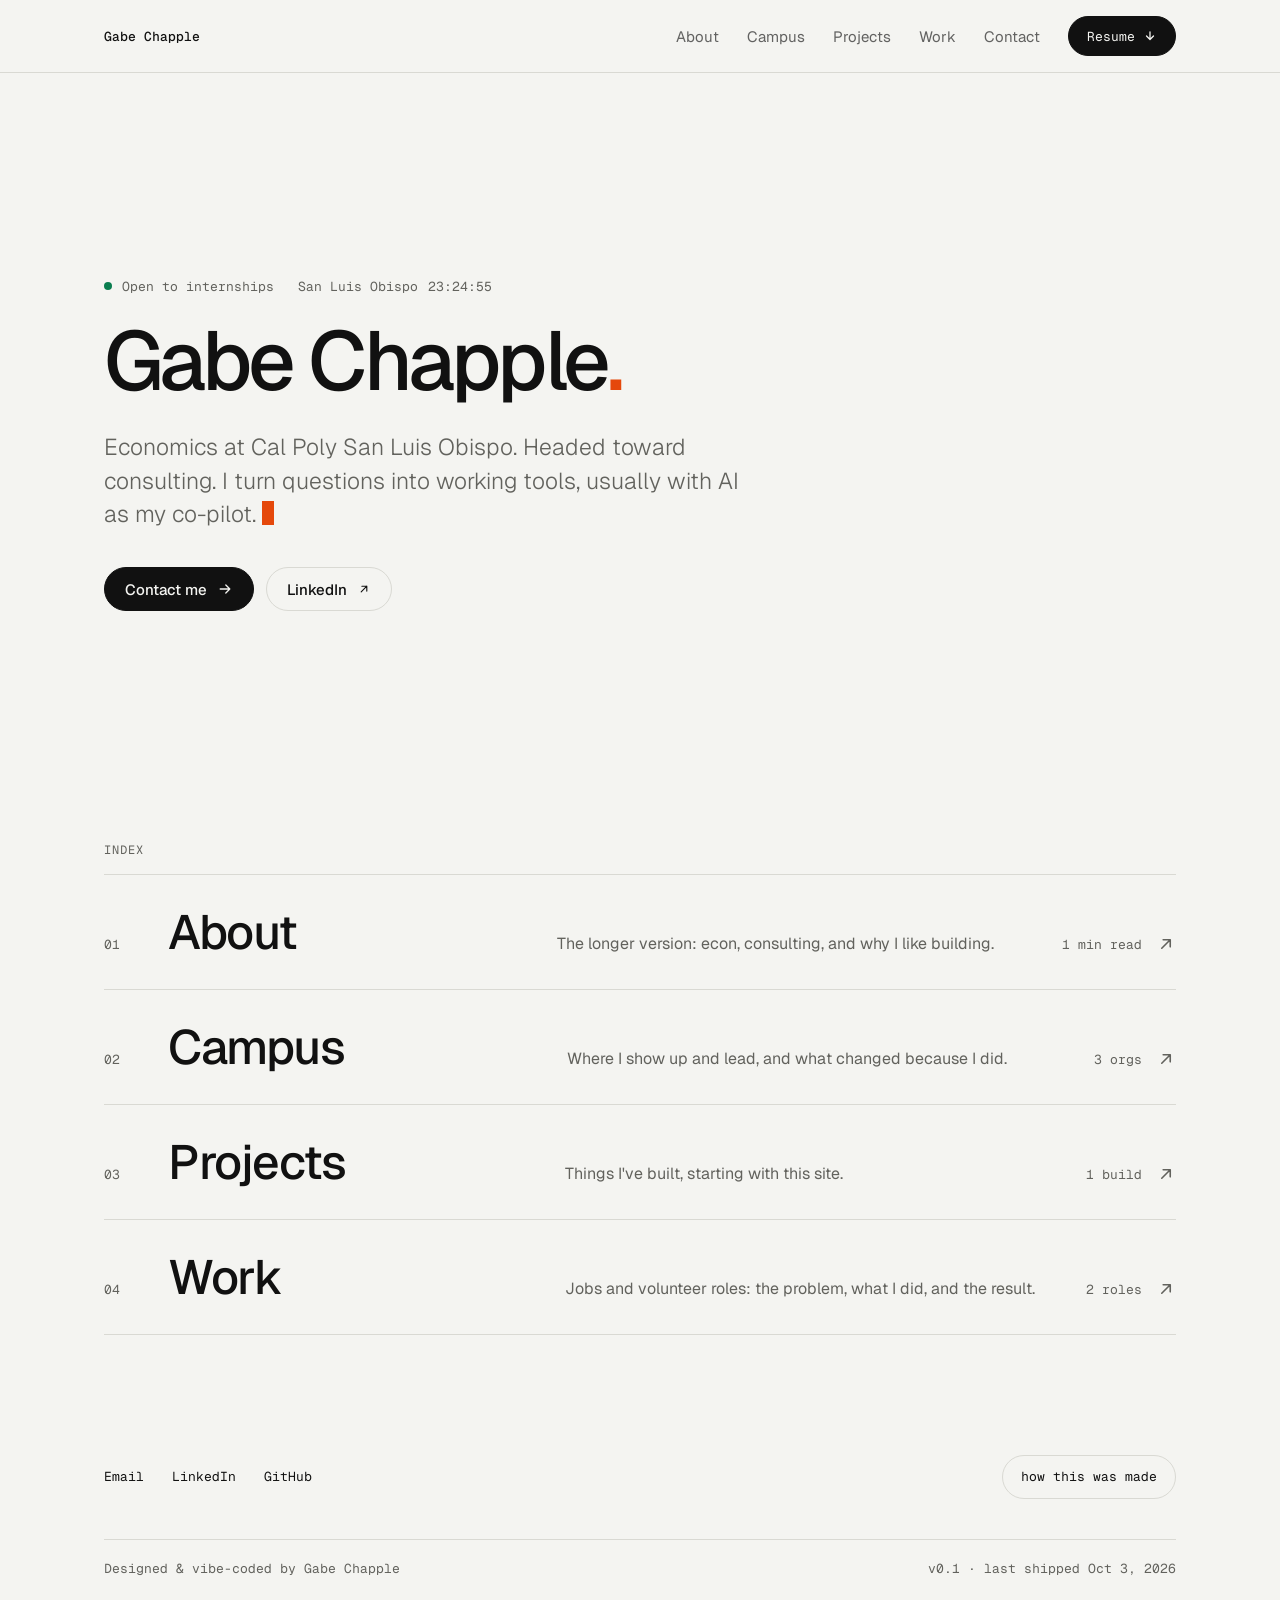
==== index.html @ b1f98527 "Version asset URLs so browsers fetch fresh files Adds ?v=2 to the stylesheet, script and logo URLs o" ====
<!doctype html>
<html lang="en" data-theme="light">
<head>
<meta charset="utf-8">
<meta name="color-scheme" content="light">
<meta name="viewport" content="width=device-width, initial-scale=1, viewport-fit=cover">
<title>Gabe Chapple | Economics at Cal Poly</title>
<meta name="description" content="Gabe Chapple. Economics at Cal Poly San Luis Obispo. Headed toward consulting. I turn questions into working tools.">
<link rel="preconnect" href="https://fonts.googleapis.com">
<link rel="preconnect" href="https://fonts.gstatic.com" crossorigin>
<link href="https://fonts.googleapis.com/css2?family=Geist:wght@300;400;500;600&family=Geist+Mono:wght@400;500&display=swap" rel="stylesheet">
<!-- ?v= is a version tag: bump it after changing CSS, JS or images so browsers skip their old saved copy. -->
<link rel="stylesheet" href="assets/style.css?v=2">
</head>
<body>

<!-- Top bar: same on every page. Add a nav link here and on each page. -->
<header class="topbar">
  <div class="topbar-inner">
    <a class="brand mono" href="#top">Gabe Chapple</a>
    <nav class="nav" aria-label="Main">
      <a class="navlink" href="about/">About</a>
      <a class="navlink" href="campus/">Campus</a>
      <a class="navlink" href="projects/">Projects</a>
      <a class="navlink" href="work/">Work</a>
      <a class="navlink" href="#contact">Contact</a>
      <a class="pill pill--solid pill--small" href="resume.pdf">Resume
        <svg width="14" height="14" viewBox="0 0 20 20" fill="none" aria-hidden="true"><path d="M10 4v10M5 10l5 5 5-5" stroke="currentColor" stroke-width="1.8" stroke-linecap="round" stroke-linejoin="round"/></svg>
      </a>
    </nav>
  </div>
</header>

<main class="wrap">
  <section id="top" class="hero">
    <div class="status mono">
      <span><span class="dot" aria-hidden="true"></span>Open to internships</span>
      <span>San Luis Obispo <time id="clock">--:--:--</time></span>
    </div>
    <h1>Gabe Chapple<span class="period">.</span></h1>
    <p class="intro">Economics at Cal Poly San Luis Obispo. Headed toward consulting. I turn questions into working tools, usually with AI as my co-pilot.<span class="cursor" aria-hidden="true"></span></p>
    <div class="cta">
      <a class="pill pill--solid" href="#contact">Contact me
        <svg width="16" height="16" viewBox="0 0 20 20" fill="none" aria-hidden="true"><path d="M4 10h12M11 5l5 5-5 5" stroke="currentColor" stroke-width="1.6" stroke-linecap="round" stroke-linejoin="round"/></svg>
      </a>
      <a class="pill" href="https://www.linkedin.com/in/gabechapple" target="_blank" rel="noopener">LinkedIn
        <svg width="14" height="14" viewBox="0 0 20 20" fill="none" aria-hidden="true"><path d="M6 14L14 6M7 6h7v7" stroke="currentColor" stroke-width="1.6" stroke-linecap="round" stroke-linejoin="round"/></svg>
      </a>
    </div>
  </section>

  <!-- Index: one row per page. Copy a row to add a new page. -->
  <nav class="index" aria-label="Sections">
    <div class="index-label mono">Index</div>
    <div class="rows">
      <a class="row" href="about/">
        <span class="row-num mono">01</span>
        <span class="row-title">About</span>
        <span class="row-desc">The longer version: econ, consulting, and why I like building.</span>
        <span class="row-meta mono">1 min read<svg class="row-arrow" width="20" height="20" viewBox="0 0 20 20" fill="none" aria-hidden="true"><path d="M4 10h12M11 5l5 5-5 5" stroke="currentColor" stroke-width="1.6" stroke-linecap="round" stroke-linejoin="round"/></svg></span>
      </a>
      <a class="row" href="campus/">
        <span class="row-num mono">02</span>
        <span class="row-title">Campus</span>
        <span class="row-desc">Where I show up and lead, and what changed because I did.</span>
        <span class="row-meta mono">3 orgs<svg class="row-arrow" width="20" height="20" viewBox="0 0 20 20" fill="none" aria-hidden="true"><path d="M4 10h12M11 5l5 5-5 5" stroke="currentColor" stroke-width="1.6" stroke-linecap="round" stroke-linejoin="round"/></svg></span>
      </a>
      <a class="row" href="projects/">
        <span class="row-num mono">03</span>
        <span class="row-title">Projects</span>
        <span class="row-desc">Things I've built, starting with this site.</span>
        <span class="row-meta mono">1 build<svg class="row-arrow" width="20" height="20" viewBox="0 0 20 20" fill="none" aria-hidden="true"><path d="M4 10h12M11 5l5 5-5 5" stroke="currentColor" stroke-width="1.6" stroke-linecap="round" stroke-linejoin="round"/></svg></span>
      </a>
      <a class="row" href="work/">
        <span class="row-num mono">04</span>
        <span class="row-title">Work</span>
        <span class="row-desc">Jobs and volunteer roles: the problem, what I did, and the result.</span>
        <span class="row-meta mono">2 roles<svg class="row-arrow" width="20" height="20" viewBox="0 0 20 20" fill="none" aria-hidden="true"><path d="M4 10h12M11 5l5 5-5 5" stroke="currentColor" stroke-width="1.6" stroke-linecap="round" stroke-linejoin="round"/></svg></span>
      </a>
    </div>
  </nav>

  <!-- Footer: same on every page. Add new prompts to the log as you iterate. -->
  <footer id="contact" class="mono">
    <div class="footer-top">
      <div class="footer-links">
        <a href="mailto:gabe.chapple@gmail.com">Email</a>
        <a href="https://www.linkedin.com/in/gabechapple" target="_blank" rel="noopener">LinkedIn</a>
        <a href="https://github.com/gachow-07" target="_blank" rel="noopener">GitHub</a>
      </div>
      <button class="log-btn" type="button" aria-expanded="false" aria-controls="log">how this was made</button>
    </div>
    <div id="log" class="log" hidden>
      <div>// prompt log: the page, in the words that built it</div>
      <div><span class="prompt">&gt;</span> <span class="text">set up a blank-slate personal website and deploy it with github pages</span></div>
      <div><span class="prompt">&gt;</span> <span class="text">here is my resume, linkedin and photo. add the right content</span></div>
      <div><span class="prompt">&gt;</span> <span class="text">make it feel smoother and more alive with tasteful animations</span></div>
      <div><span class="prompt">&gt;</span> <span class="text">make it minimal, but with taste</span></div>
      <div><span class="prompt">&gt;</span> <span class="text">one accent color. no gradients. let the type do the work</span></div>
      <div><span class="prompt">&gt;</span> <span class="text">add a live clock so it feels alive</span></div>
      <div><span class="prompt">&gt;</span> <span class="text">redo the whole landing page and ui from this reference. no photo</span></div>
    </div>
    <div class="footer-bottom">
      <span>Designed &amp; vibe-coded by Gabe Chapple</span>
      <span>v0.1 · last shipped Oct 3, 2026</span>
    </div>
  </footer>
</main>

<script src="assets/main.js?v=2"></script>
</body>
</html>
---- assets/style.css ----
/* ==========================================================
   Shared styles for every page. See DESIGN.md for the rules.
   ========================================================== */

/* ---------- Tokens ---------- */
:root {
  --bg: #F4F4F1;
  --ink: #111111;
  --muted: #62625D;
  --line: #D9D9D3;
  --accent: #E5480B;   /* period, cursor, hover states, prompt > only */
  --live: #0A7D4F;     /* status dot only */
  --sans: 'Geist', 'Helvetica Neue', Helvetica, sans-serif;
  --mono: 'Geist Mono', ui-monospace, Menlo, monospace;
  --gutter: clamp(20px, 5vw, 64px);
  --section-gap: clamp(72px, 10vw, 120px);
  --ease: cubic-bezier(.2, .7, .2, 1);
  color-scheme: light;
}
/* The site is light only. Dark values, if you ever want them back:
   --bg: #0E0E0D; --ink: #EDEDEA; --muted: #9C9C96; --line: #2A2A28; */

/* ---------- Base ---------- */
*, *::before, *::after { box-sizing: border-box; }
html { scroll-padding-top: calc(80px + env(safe-area-inset-top, 0px)); scroll-behavior: smooth; }
body {
  margin: 0;
  background: var(--bg);
  color: var(--ink);
  font-family: var(--sans);
  -webkit-font-smoothing: antialiased;
  padding-bottom: env(safe-area-inset-bottom, 0px);
}
a { color: inherit; text-decoration: none; }
a:focus-visible, button:focus-visible { outline: 2px solid currentColor; outline-offset: 4px; border-radius: 4px; }
.mono { font-family: var(--mono); font-size: 13px; }
.wrap { max-width: 1200px; margin: 0 auto; padding: 0 var(--gutter) 48px; }

/* ---------- Top bar ---------- */
.topbar {
  position: sticky; top: 0; z-index: 10;
  background: var(--bg);
  border-bottom: 1px solid var(--line);
  padding-top: env(safe-area-inset-top, 0px);
}
.topbar-inner {
  max-width: 1200px; margin: 0 auto;
  padding: 14px var(--gutter);
  display: flex; flex-wrap: wrap; justify-content: space-between; align-items: center; gap: 12px 24px;
}
.brand { font-weight: 500; min-height: 44px; display: inline-flex; align-items: center; }
.nav { display: flex; flex-wrap: wrap; align-items: center; gap: 4px 28px; font-size: 15px; }
.nav a.navlink { opacity: .64; transition: opacity 180ms ease; min-height: 44px; display: inline-flex; align-items: center; }
.nav a.navlink:hover, .nav a.navlink:focus-visible, .nav a.navlink[aria-current="page"] { opacity: 1; }

/* ---------- Pills ---------- */
.pill {
  border-radius: 999px; min-height: 44px; padding: 0 20px;
  display: inline-flex; align-items: center; gap: 10px;
  font-size: 15px; font-weight: 500; border: 1px solid var(--line);
}
.pill--solid { background: var(--ink); color: var(--bg); border-color: var(--ink); }
.pill--small { min-height: 40px; padding: 0 18px; font-family: var(--mono); font-size: 13px; font-weight: 400; gap: 8px; }

/* ---------- Hero (homepage) ---------- */
.hero { margin-top: clamp(96px, 16vw, 220px); }
.status { display: flex; flex-wrap: wrap; align-items: center; gap: 10px 24px; margin-bottom: 28px; color: var(--muted); }
.status span { display: flex; align-items: center; gap: 10px; }
.dot { width: 8px; height: 8px; border-radius: 50%; background: var(--live); animation: pulse 2.4s ease-out infinite; }
h1 {
  margin: 0; font-size: clamp(44px, 6.5vw, 96px); font-weight: 500;
  letter-spacing: -0.045em; line-height: 0.92;
}
h1 .period { color: var(--accent); }
.intro {
  margin: 32px 0 0; max-width: 640px;
  font-size: clamp(19px, 2vw, 23px); line-height: 1.45; font-weight: 300; color: var(--muted);
}
.cursor {
  display: inline-block; width: 0.5em; height: 1.05em; margin-left: 6px; vertical-align: -0.15em;
  background: var(--accent); animation: blink 1.1s steps(1) infinite;
}
.cta { display: flex; flex-wrap: wrap; gap: 12px; margin-top: 36px; }

/* ---------- Index rows (homepage) ---------- */
.index { margin-top: clamp(120px, 18vw, 240px); }
.index-label { color: var(--muted); font-size: 12px; font-weight: 400; letter-spacing: 0.08em; text-transform: uppercase; margin: 0 0 16px; }
.rows { border-bottom: 1px solid var(--line); }
.row {
  display: flex; flex-wrap: wrap; align-items: baseline; gap: 8px 32px;
  padding: 26px 0; border-top: 1px solid var(--line); min-height: 44px;
}
.row-num { width: 32px; color: var(--muted); transition: color 200ms ease; }
.row-title {
  flex: 1 1 260px; font-size: clamp(32px, 4vw, 48px); font-weight: 500; letter-spacing: -0.03em;
  transition: transform 280ms var(--ease);
}
.row-desc { flex: 2 1 280px; font-size: 16px; line-height: 1.5; color: var(--muted); }
.row-meta { display: flex; align-items: center; gap: 14px; color: var(--muted); }
.row-arrow { color: var(--muted); transform: rotate(-45deg); transition: transform 280ms var(--ease), color 200ms ease; }
.row:hover .row-title, .row:focus-visible .row-title { transform: translateX(14px); }
.row:hover .row-num, .row:focus-visible .row-num { color: var(--accent); }
.row:hover .row-arrow, .row:focus-visible .row-arrow { color: var(--accent); transform: translateX(4px) rotate(0deg); }

/* ---------- Subpages ---------- */
.page-head { margin-top: clamp(96px, 16vw, 220px); }
.page-title { font-size: clamp(40px, 5.5vw, 72px); line-height: 0.95; }
.page-head .intro { margin-top: 24px; }

.group { margin-top: var(--section-gap); }
.group + .group { margin-top: clamp(56px, 7vw, 88px); }

/* Body copy, kept under ~70 characters a line */
.prose { max-width: 640px; font-size: 16px; line-height: 1.5; }
.prose p { margin: 0; }
.prose p + p { margin-top: 1em; }

/* Entry: one role, org or project, in the same hairline-row style.
   Copy an <article class="entry"> block to add another. */
.entry {
  display: flex; flex-wrap: wrap; align-items: baseline; gap: 12px 32px;
  padding: 32px 0; border-top: 1px solid var(--line);
}
.entry-head { flex: 1 1 260px; }
/* Logo to the left of an entry title (images live in assets/img/).
   Full color; multiply blends any white logo background into the page. */
.entry--thumb { align-items: flex-start; }
.entry--thumb .row-num { padding-top: 10px; }
.entry--thumb .entry-head { display: flex; align-items: flex-start; gap: 20px; }
.entry-thumb {
  flex: none; display: block; width: 88px; height: 56px;
  object-fit: contain; object-position: left center;
  mix-blend-mode: multiply;
}
/* Phones: logo sits above the title, and empty logo slots disappear */
@media (max-width: 640px) {
  .entry--thumb .entry-head { flex-direction: column; gap: 16px; }
  .entry--thumb .row-num { padding-top: 0; }
  span.entry-thumb { display: none; }
  .entry-thumb { height: 40px; }
}
.entry-title {
  margin: 0; font-size: clamp(24px, 2.6vw, 32px); font-weight: 500;
  letter-spacing: -0.03em; line-height: 1.1;
}
.entry-org { margin: 8px 0 0; font-size: 16px; line-height: 1.5; }
.entry-meta { margin: 6px 0 0; color: var(--muted); }
.entry-body { flex: 2 1 320px; margin: 0; display: grid; gap: 16px; max-width: 640px; }
.entry-body dt { color: var(--muted); margin-bottom: 4px; }
.entry-body dd { margin: 0; font-size: 16px; line-height: 1.5; }
.entry-links { display: flex; flex-wrap: wrap; gap: 12px; margin-top: 4px; }

/* ---------- Footer ---------- */
footer { margin-top: var(--section-gap); color: var(--muted); }
.footer-top { display: flex; flex-wrap: wrap; justify-content: space-between; align-items: center; gap: 20px; }
.footer-links { display: flex; flex-wrap: wrap; gap: 28px; }
.footer-links a { color: var(--ink); min-height: 44px; display: inline-flex; align-items: center; transition: color 200ms ease; }
.footer-links a:hover { color: var(--accent); }
.log-btn {
  font: inherit; color: var(--ink); background: transparent; border: 1px solid var(--line);
  border-radius: 999px; padding: 0 18px; min-height: 44px; cursor: pointer;
}
.log {
  margin-top: 20px; border: 1px solid var(--line); border-radius: 12px; padding: 22px 24px;
  display: flex; flex-direction: column; gap: 10px; line-height: 1.5;
}
.log[hidden] { display: none; }
.log .prompt { color: var(--accent); }
.log .text { color: var(--ink); }
.footer-bottom {
  margin-top: 40px; padding-top: 20px; border-top: 1px solid var(--line);
  display: flex; flex-wrap: wrap; justify-content: space-between; gap: 12px;
}

/* ---------- Motion ---------- */
@keyframes blink { 50% { opacity: 0; } }
@keyframes pulse {
  0% { box-shadow: 0 0 0 0 rgba(10,125,79,.45); }
  70% { box-shadow: 0 0 0 8px rgba(10,125,79,0); }
  100% { box-shadow: 0 0 0 0 rgba(10,125,79,0); }
}
@media (prefers-reduced-motion: reduce) {
  .cursor, .dot { animation: none; }
  .row-title, .row-arrow, .row-num, .nav a.navlink, .footer-links a { transition: none; }
  html { scroll-behavior: auto; }
}
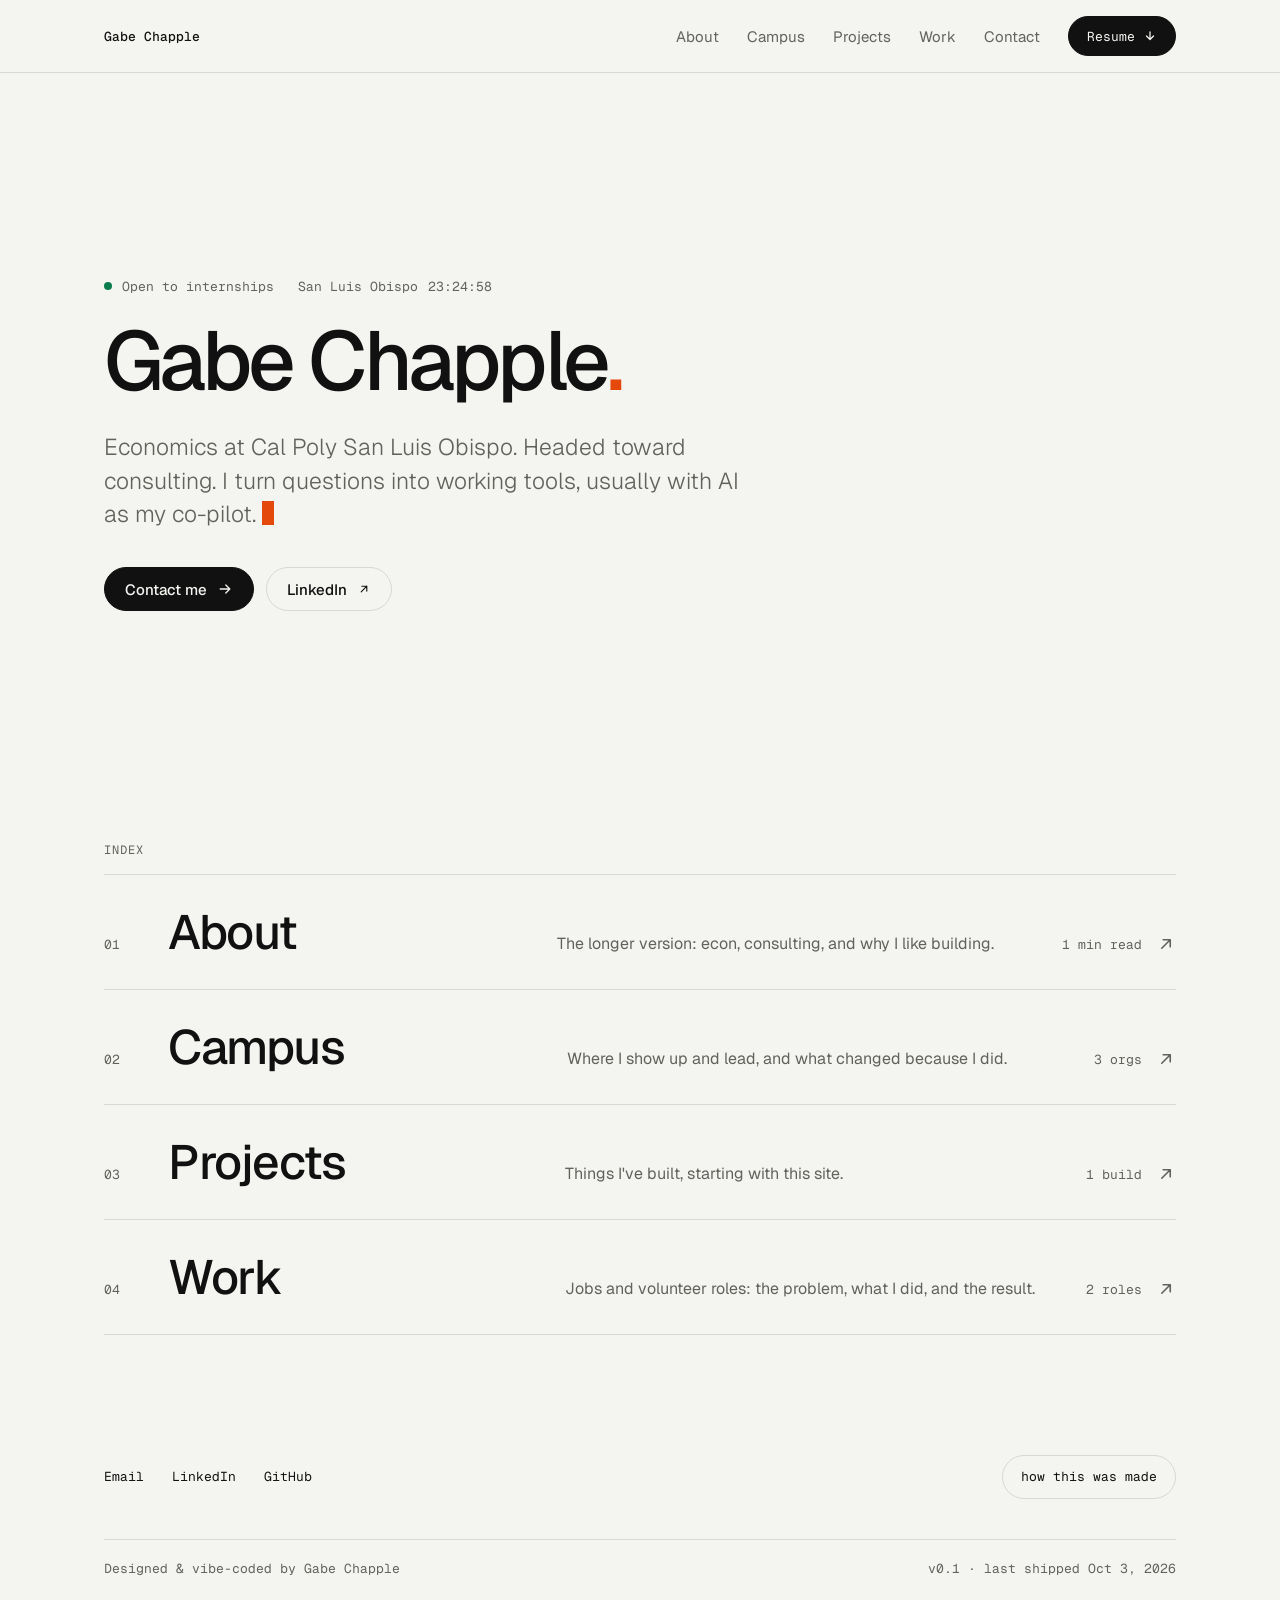
==== commit 5b7adea1: "Add Cal Poly logo to Education Bumps the asset version to v=3 so browsers load the new image.  Co-Au" ====
--- a/index.html
+++ b/index.html
@@ -10,7 +10,7 @@
 <link rel="preconnect" href="https://fonts.gstatic.com" crossorigin>
 <link href="https://fonts.googleapis.com/css2?family=Geist:wght@300;400;500;600&family=Geist+Mono:wght@400;500&display=swap" rel="stylesheet">
 <!-- ?v= is a version tag: bump it after changing CSS, JS or images so browsers skip their old saved copy. -->
-<link rel="stylesheet" href="assets/style.css?v=2">
+<link rel="stylesheet" href="assets/style.css?v=3">
 </head>
 <body>
 
@@ -107,6 +107,6 @@
   </footer>
 </main>
 
-<script src="assets/main.js?v=2"></script>
+<script src="assets/main.js?v=3"></script>
 </body>
 </html>
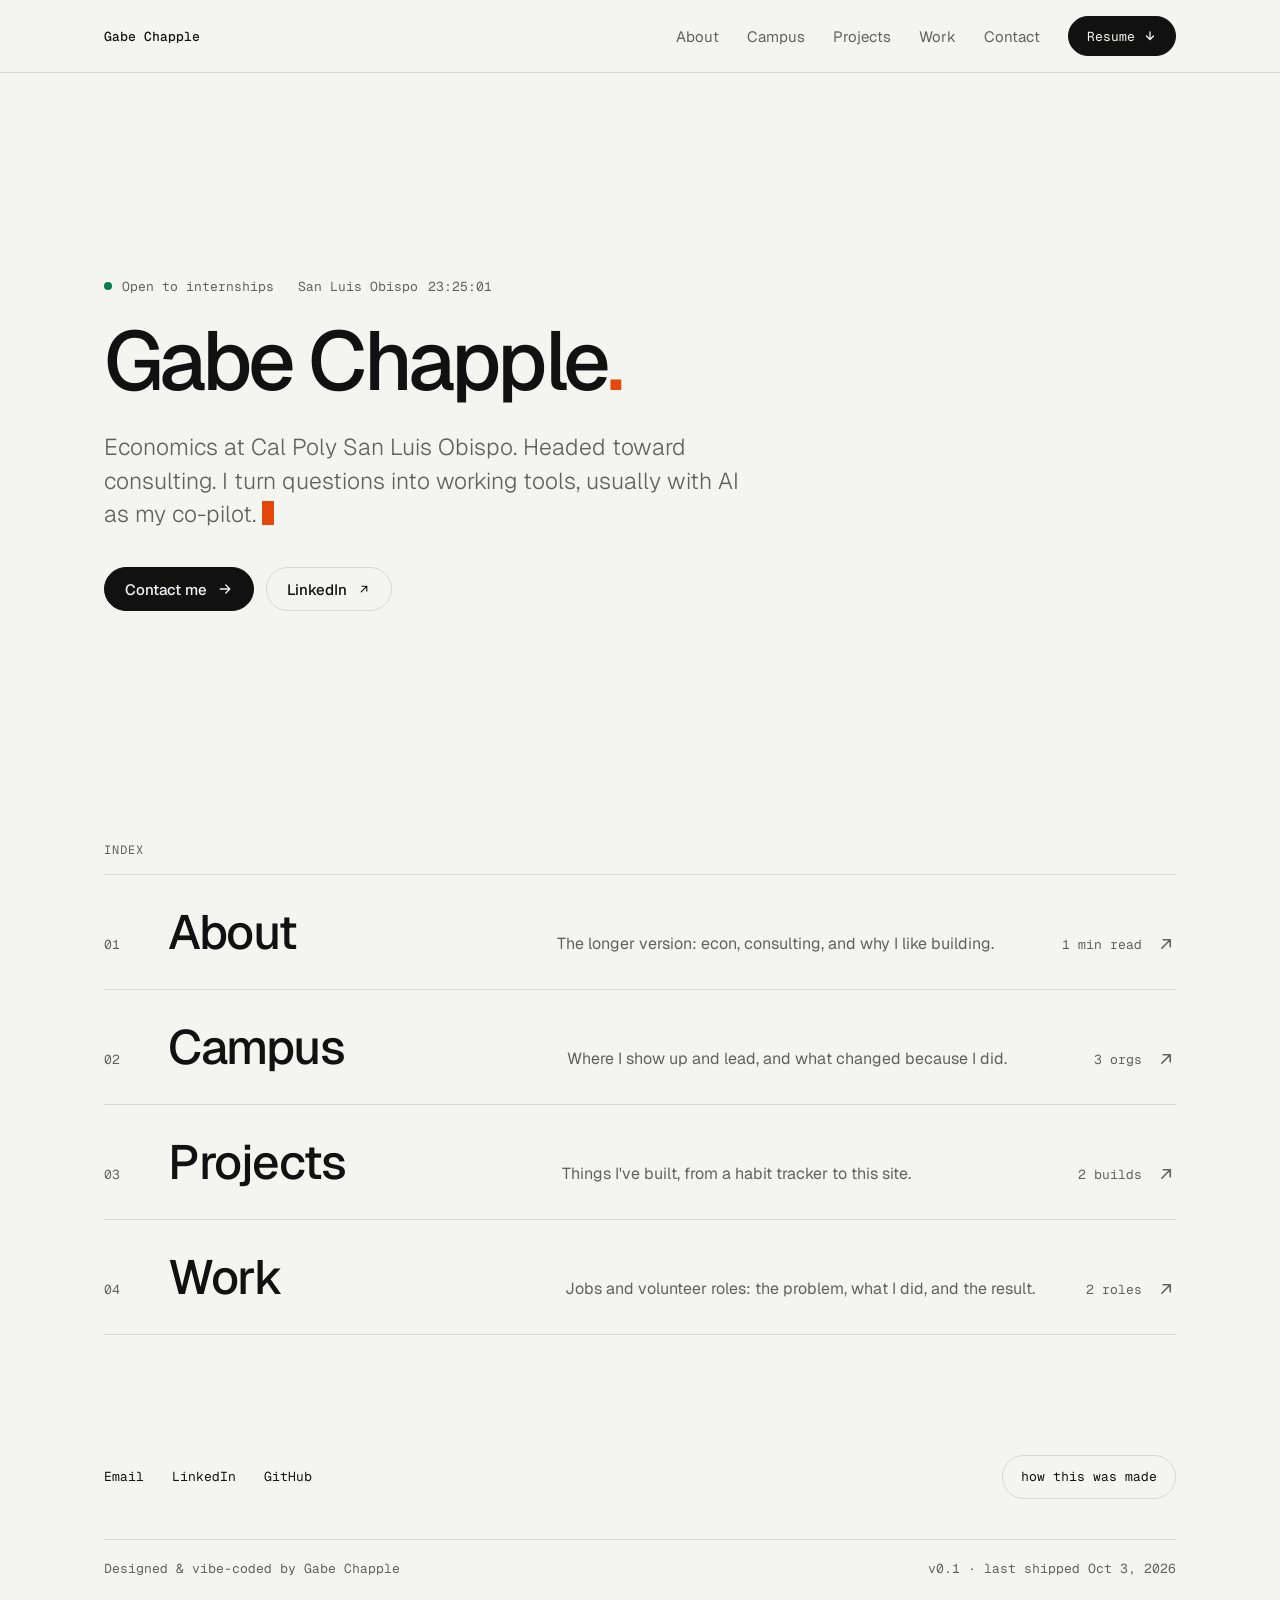
==== commit b7f29b88: "Add Day by Day habit tracker to Projects Adds the project with links to its live site and GitHub rep" ====
--- a/index.html
+++ b/index.html
@@ -10,7 +10,7 @@
 <link rel="preconnect" href="https://fonts.gstatic.com" crossorigin>
 <link href="https://fonts.googleapis.com/css2?family=Geist:wght@300;400;500;600&family=Geist+Mono:wght@400;500&display=swap" rel="stylesheet">
 <!-- ?v= is a version tag: bump it after changing CSS, JS or images so browsers skip their old saved copy. -->
-<link rel="stylesheet" href="assets/style.css?v=3">
+<link rel="stylesheet" href="assets/style.css?v=4">
 </head>
 <body>
 
@@ -68,8 +68,8 @@
       <a class="row" href="projects/">
         <span class="row-num mono">03</span>
         <span class="row-title">Projects</span>
-        <span class="row-desc">Things I've built, starting with this site.</span>
-        <span class="row-meta mono">1 build<svg class="row-arrow" width="20" height="20" viewBox="0 0 20 20" fill="none" aria-hidden="true"><path d="M4 10h12M11 5l5 5-5 5" stroke="currentColor" stroke-width="1.6" stroke-linecap="round" stroke-linejoin="round"/></svg></span>
+        <span class="row-desc">Things I've built, from a habit tracker to this site.</span>
+        <span class="row-meta mono">2 builds<svg class="row-arrow" width="20" height="20" viewBox="0 0 20 20" fill="none" aria-hidden="true"><path d="M4 10h12M11 5l5 5-5 5" stroke="currentColor" stroke-width="1.6" stroke-linecap="round" stroke-linejoin="round"/></svg></span>
       </a>
       <a class="row" href="work/">
         <span class="row-num mono">04</span>
@@ -107,6 +107,6 @@
   </footer>
 </main>
 
-<script src="assets/main.js?v=3"></script>
+<script src="assets/main.js?v=4"></script>
 </body>
 </html>
--- a/assets/style.css
+++ b/assets/style.css
@@ -148,7 +148,7 @@
 .entry-body { flex: 2 1 320px; margin: 0; display: grid; gap: 16px; max-width: 640px; }
 .entry-body dt { color: var(--muted); margin-bottom: 4px; }
 .entry-body dd { margin: 0; font-size: 16px; line-height: 1.5; }
-.entry-links { display: flex; flex-wrap: wrap; gap: 12px; margin-top: 4px; }
+.entry-body dd.entry-links { display: flex; flex-wrap: wrap; gap: 12px; margin-top: 8px; }
 
 /* ---------- Footer ---------- */
 footer { margin-top: var(--section-gap); color: var(--muted); }
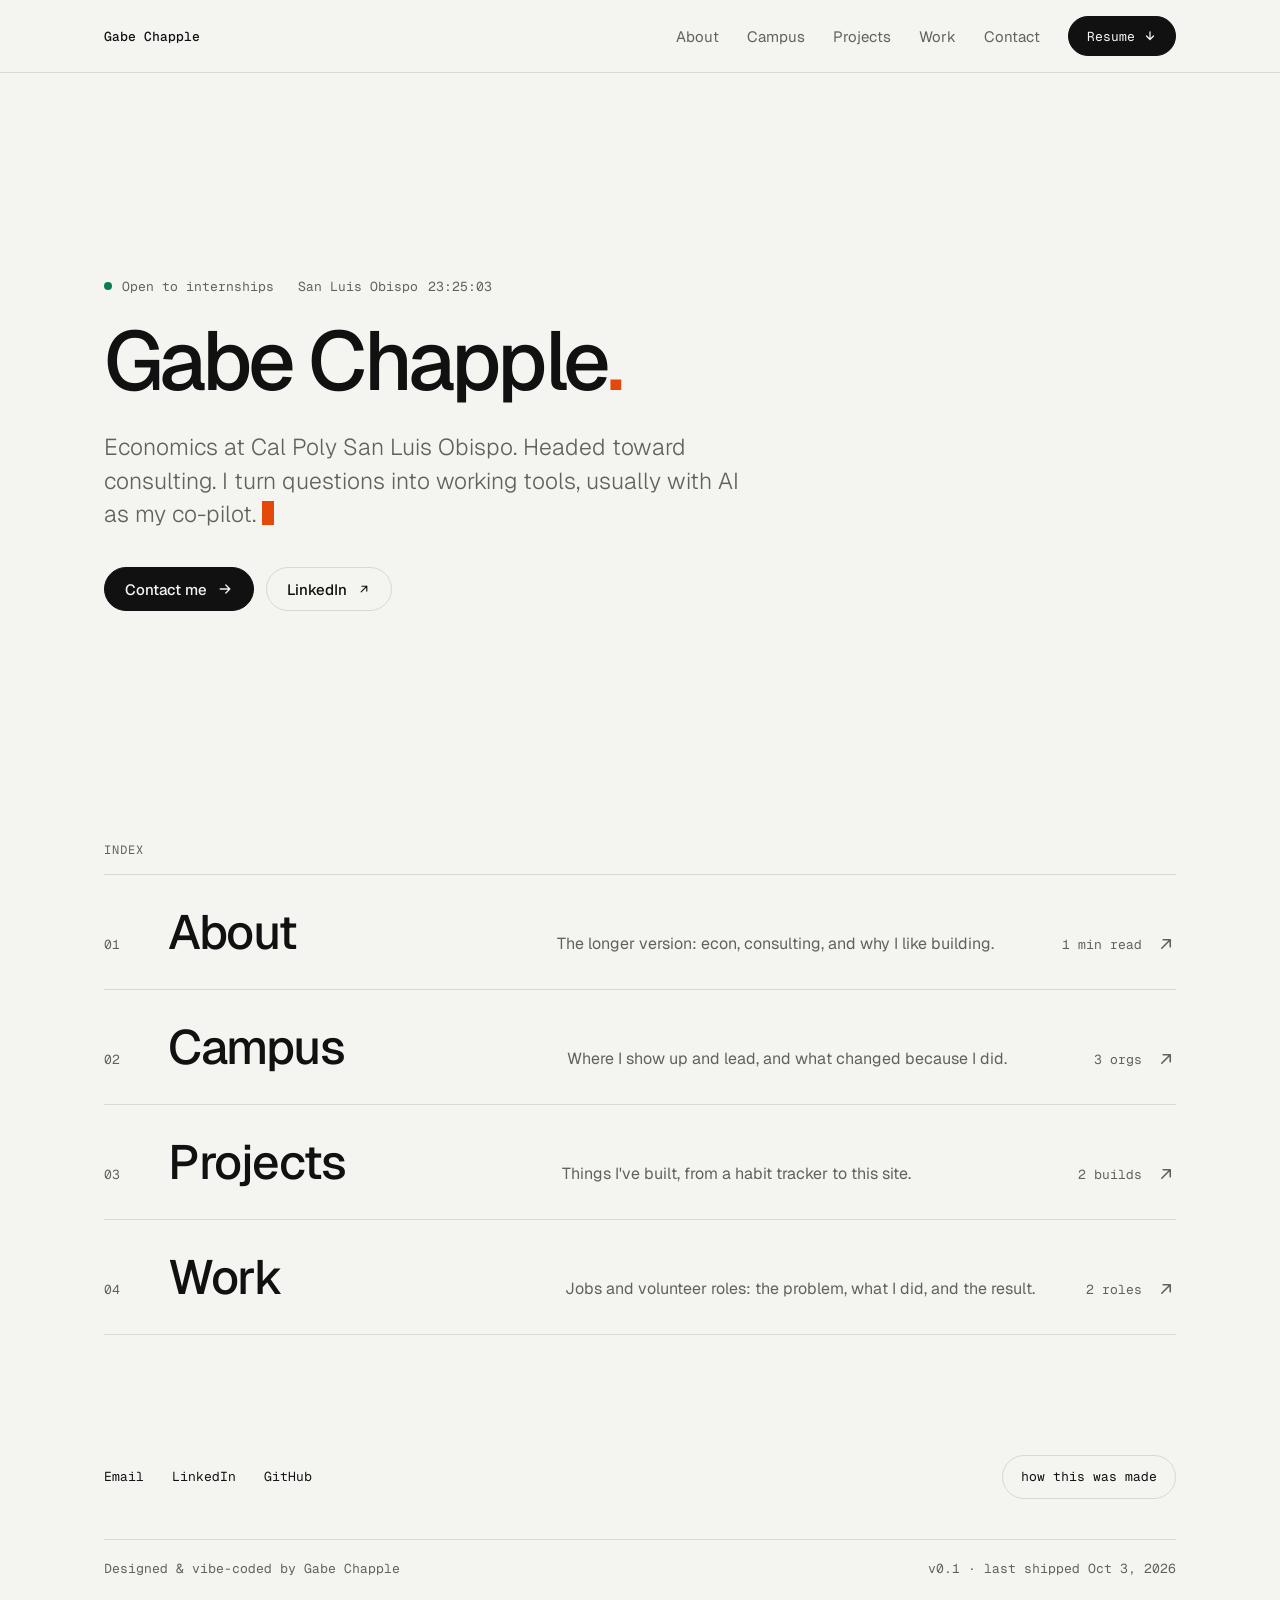
==== commit 4a2eb6f8: "Add Consulting Club logo and Lincoln logo for team captain Adds the Cal Poly Consulting Club logo on" ====
--- a/index.html
+++ b/index.html
@@ -10,7 +10,7 @@
 <link rel="preconnect" href="https://fonts.gstatic.com" crossorigin>
 <link href="https://fonts.googleapis.com/css2?family=Geist:wght@300;400;500;600&family=Geist+Mono:wght@400;500&display=swap" rel="stylesheet">
 <!-- ?v= is a version tag: bump it after changing CSS, JS or images so browsers skip their old saved copy. -->
-<link rel="stylesheet" href="assets/style.css?v=4">
+<link rel="stylesheet" href="assets/style.css?v=5">
 </head>
 <body>
 
@@ -107,6 +107,6 @@
   </footer>
 </main>
 
-<script src="assets/main.js?v=4"></script>
+<script src="assets/main.js?v=5"></script>
 </body>
 </html>
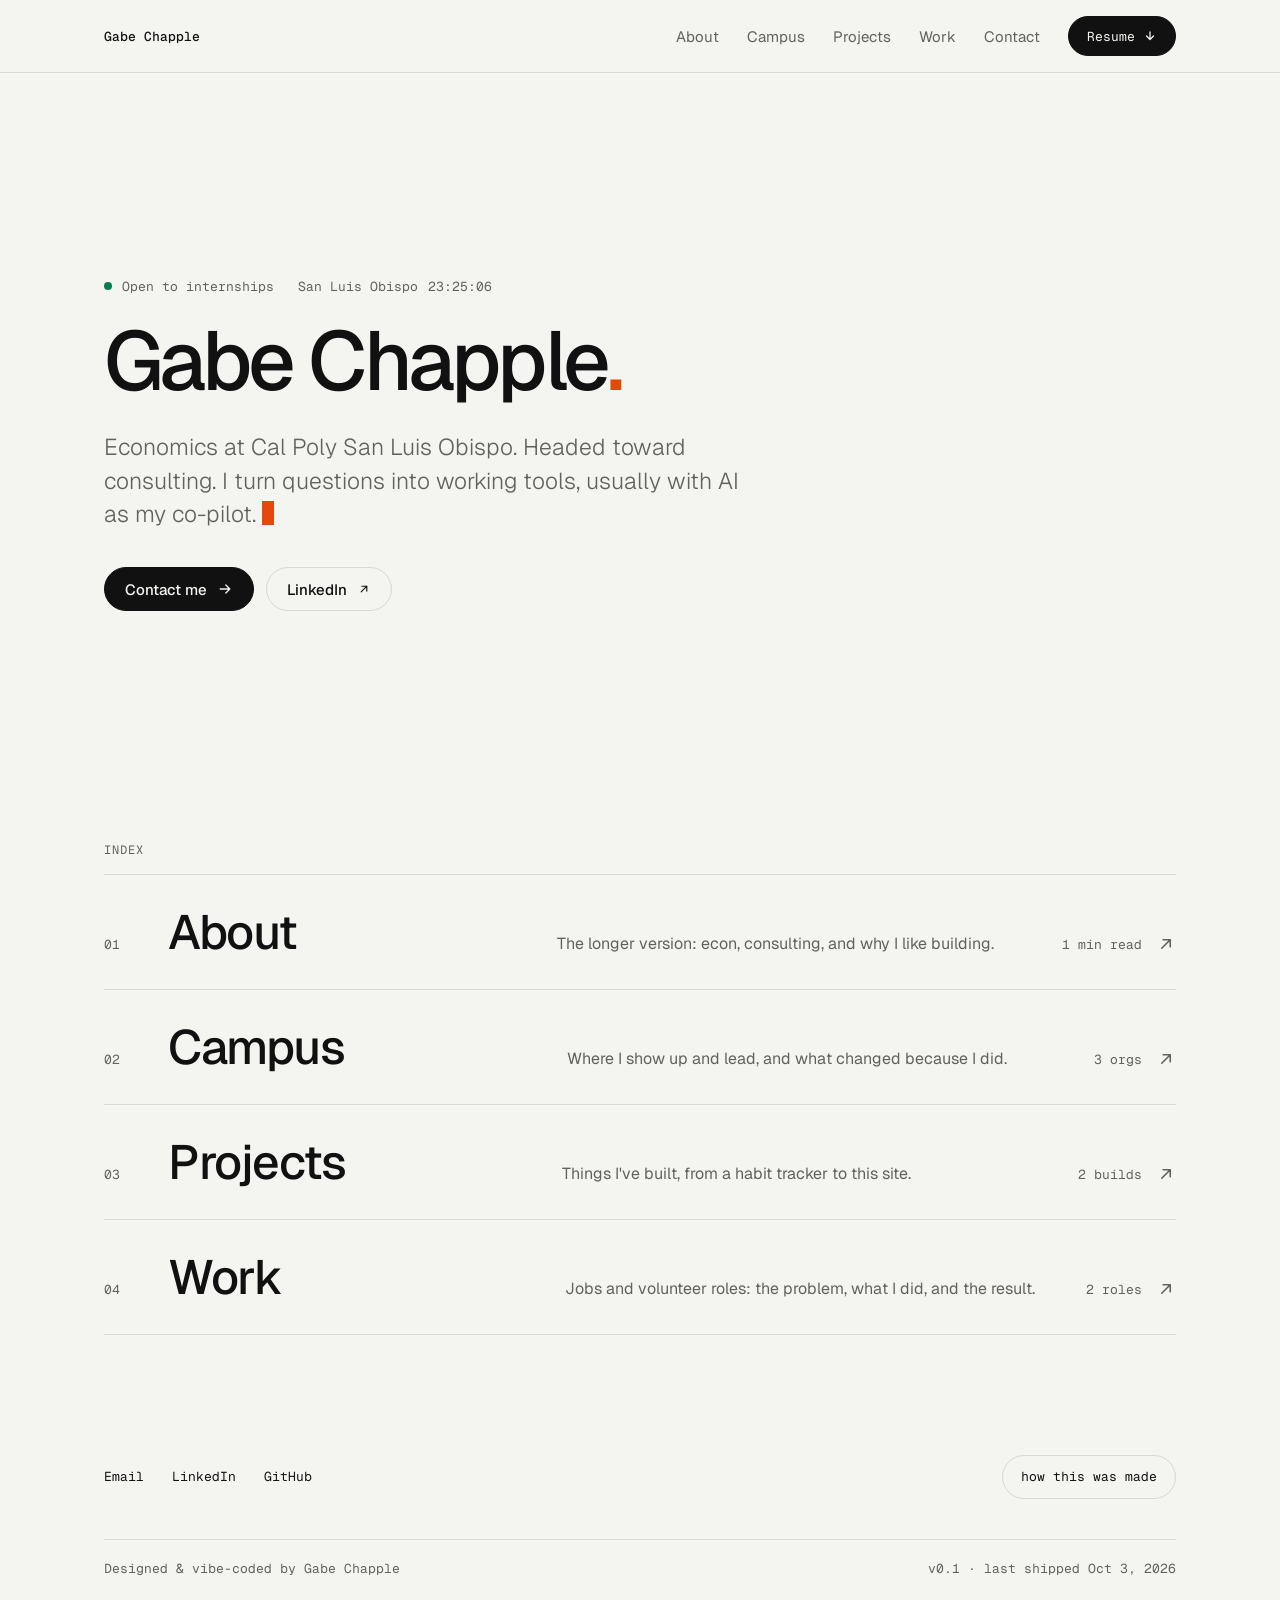
==== commit 517672dc: "Add Boy Scouts logo to Scouts entries Adds the BSA logo to Patrol Leader on Campus and Volunteer Coo" ====
--- a/index.html
+++ b/index.html
@@ -10,7 +10,7 @@
 <link rel="preconnect" href="https://fonts.gstatic.com" crossorigin>
 <link href="https://fonts.googleapis.com/css2?family=Geist:wght@300;400;500;600&family=Geist+Mono:wght@400;500&display=swap" rel="stylesheet">
 <!-- ?v= is a version tag: bump it after changing CSS, JS or images so browsers skip their old saved copy. -->
-<link rel="stylesheet" href="assets/style.css?v=5">
+<link rel="stylesheet" href="assets/style.css?v=6">
 </head>
 <body>
 
@@ -107,6 +107,6 @@
   </footer>
 </main>
 
-<script src="assets/main.js?v=5"></script>
+<script src="assets/main.js?v=6"></script>
 </body>
 </html>
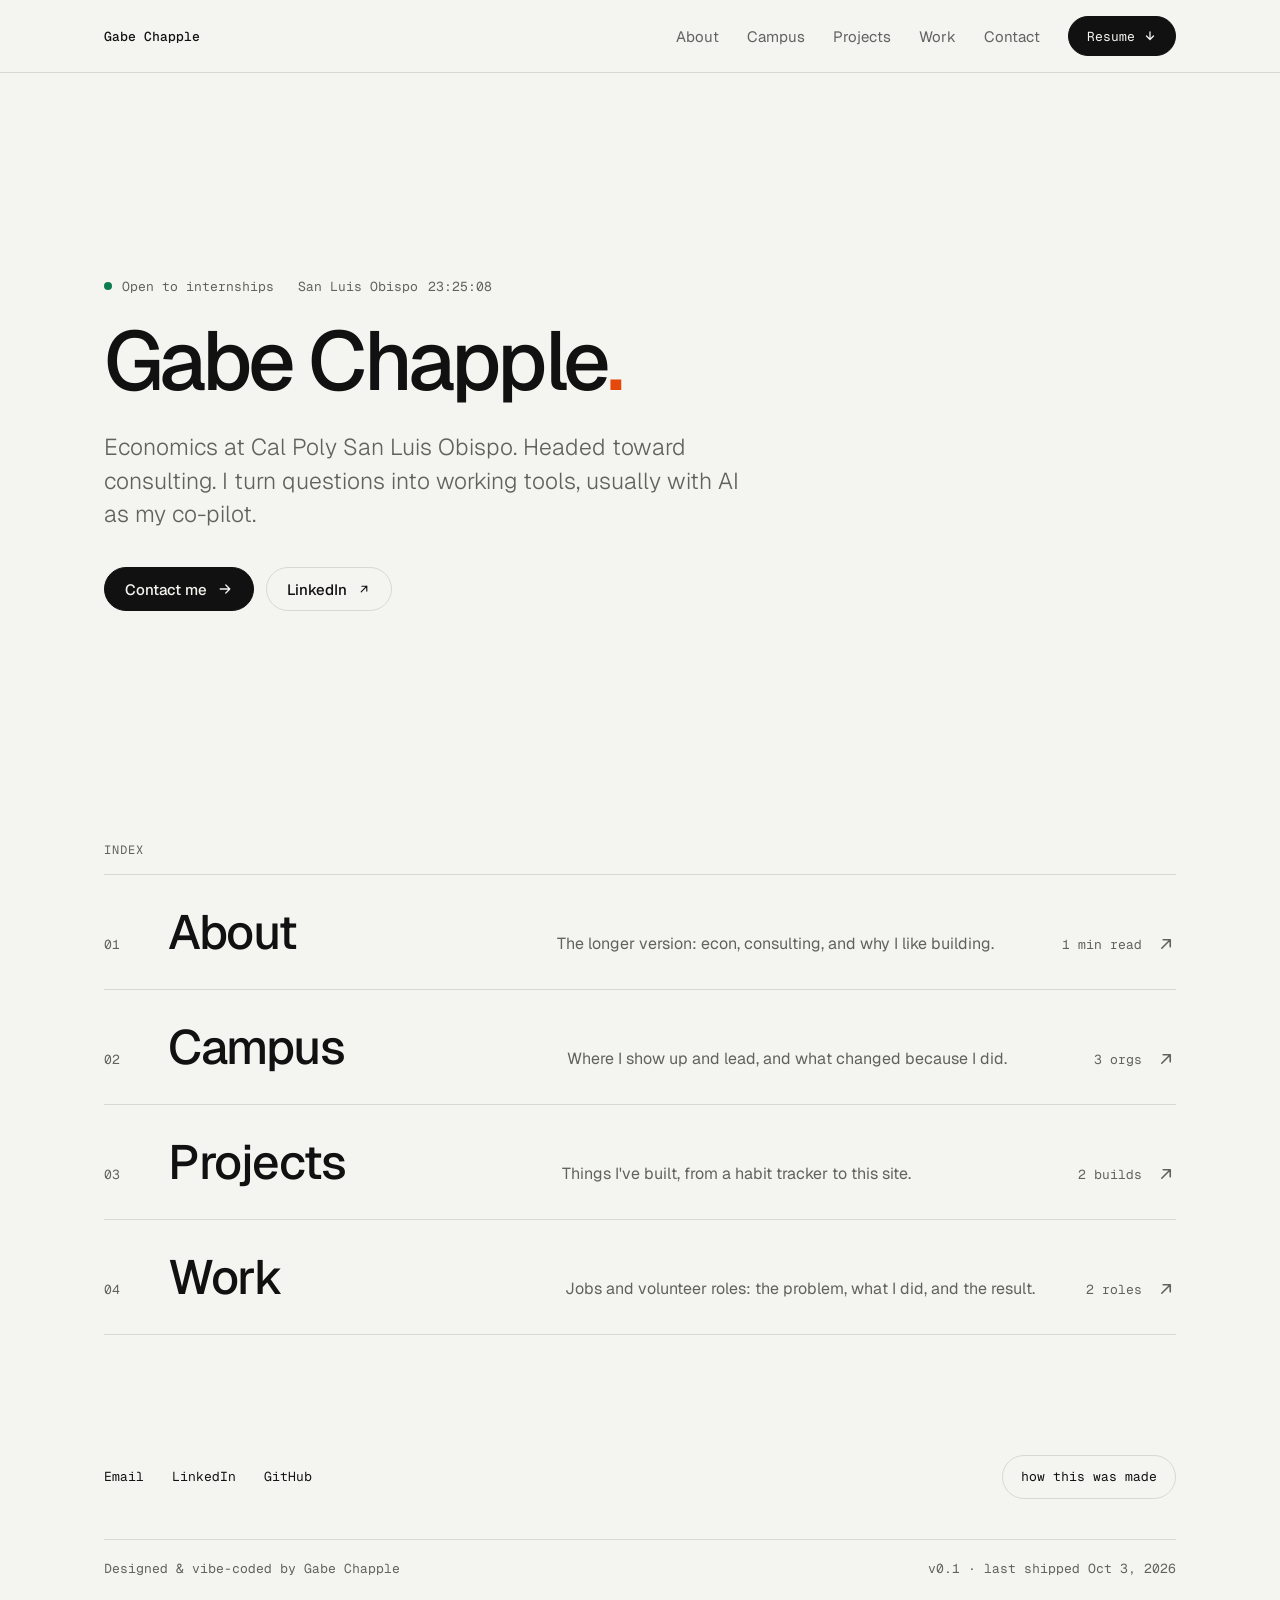
==== commit 9e431d90: "Stop the hero cursor blinking after a few seconds The cursor after the intro now blinks four times (" ====
--- a/index.html
+++ b/index.html
@@ -10,7 +10,7 @@
 <link rel="preconnect" href="https://fonts.gstatic.com" crossorigin>
 <link href="https://fonts.googleapis.com/css2?family=Geist:wght@300;400;500;600&family=Geist+Mono:wght@400;500&display=swap" rel="stylesheet">
 <!-- ?v= is a version tag: bump it after changing CSS, JS or images so browsers skip their old saved copy. -->
-<link rel="stylesheet" href="assets/style.css?v=6">
+<link rel="stylesheet" href="assets/style.css?v=7">
 </head>
 <body>
 
@@ -107,6 +107,6 @@
   </footer>
 </main>
 
-<script src="assets/main.js?v=6"></script>
+<script src="assets/main.js?v=7"></script>
 </body>
 </html>
--- a/assets/style.css
+++ b/assets/style.css
@@ -78,7 +78,9 @@
 }
 .cursor {
   display: inline-block; width: 0.5em; height: 1.05em; margin-left: 6px; vertical-align: -0.15em;
-  background: var(--accent); animation: blink 1.1s steps(1) infinite;
+  background: var(--accent);
+  /* Blinks 4 times (about 4.4s), then fades out and stays hidden */
+  animation: blink 1.1s steps(1) 4, cursor-out 400ms ease 4.4s forwards;
 }
 .cta { display: flex; flex-wrap: wrap; gap: 12px; margin-top: 36px; }
 
@@ -174,6 +176,7 @@
 
 /* ---------- Motion ---------- */
 @keyframes blink { 50% { opacity: 0; } }
+@keyframes cursor-out { to { opacity: 0; } }
 @keyframes pulse {
   0% { box-shadow: 0 0 0 0 rgba(10,125,79,.45); }
   70% { box-shadow: 0 0 0 8px rgba(10,125,79,0); }
@@ -181,6 +184,7 @@
 }
 @media (prefers-reduced-motion: reduce) {
   .cursor, .dot { animation: none; }
+  .cursor { display: none; }
   .row-title, .row-arrow, .row-num, .nav a.navlink, .footer-links a { transition: none; }
   html { scroll-behavior: auto; }
 }
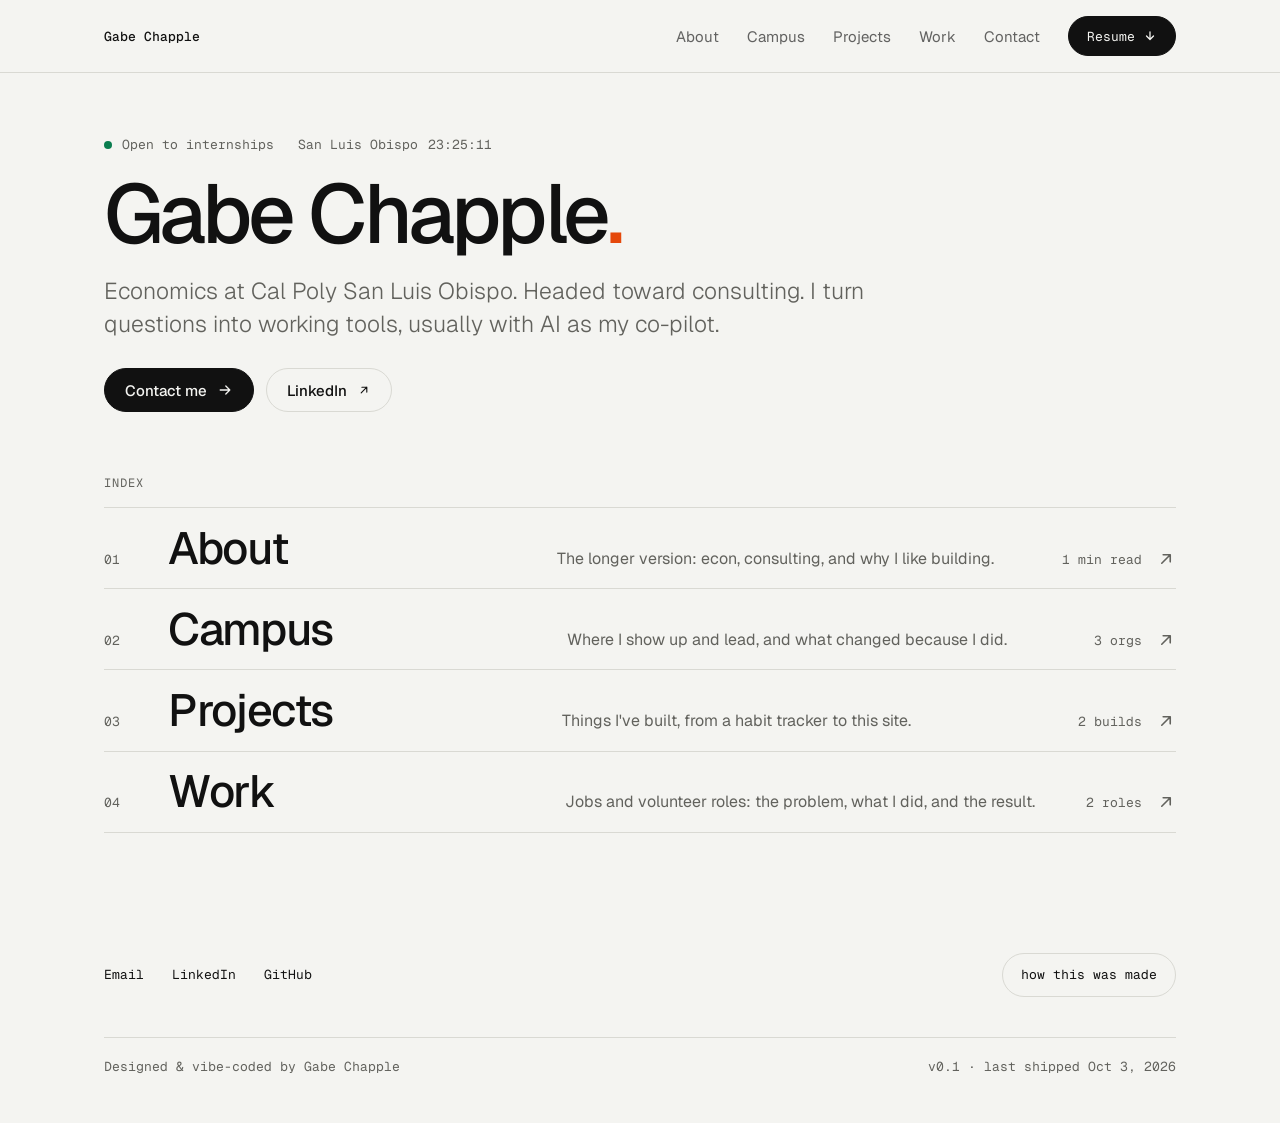
==== commit 1ffe740f: "Fit the index rows on the first screen of the homepage Hero and index spacing, the name and the row " ====
--- a/index.html
+++ b/index.html
@@ -10,9 +10,9 @@
 <link rel="preconnect" href="https://fonts.gstatic.com" crossorigin>
 <link href="https://fonts.googleapis.com/css2?family=Geist:wght@300;400;500;600&family=Geist+Mono:wght@400;500&display=swap" rel="stylesheet">
 <!-- ?v= is a version tag: bump it after changing CSS, JS or images so browsers skip their old saved copy. -->
-<link rel="stylesheet" href="assets/style.css?v=7">
+<link rel="stylesheet" href="assets/style.css?v=8">
 </head>
-<body>
+<body class="home">
 
 <!-- Top bar: same on every page. Add a nav link here and on each page. -->
 <header class="topbar">
@@ -107,6 +107,6 @@
   </footer>
 </main>
 
-<script src="assets/main.js?v=7"></script>
+<script src="assets/main.js?v=8"></script>
 </body>
 </html>
--- a/assets/style.css
+++ b/assets/style.css
@@ -63,18 +63,20 @@
 .pill--small { min-height: 40px; padding: 0 18px; font-family: var(--mono); font-size: 13px; font-weight: 400; gap: 8px; }
 
 /* ---------- Hero (homepage) ---------- */
-.hero { margin-top: clamp(96px, 16vw, 220px); }
-.status { display: flex; flex-wrap: wrap; align-items: center; gap: 10px 24px; margin-bottom: 28px; color: var(--muted); }
+/* Hero spacing scales with screen height so the index rows fit on the
+   first screen without scrolling (vh = % of the window height). */
+.hero { margin-top: clamp(28px, 7vh, 160px); }
+.status { display: flex; flex-wrap: wrap; align-items: center; gap: 10px 24px; margin-bottom: clamp(14px, 2.5vh, 28px); color: var(--muted); }
 .status span { display: flex; align-items: center; gap: 10px; }
 .dot { width: 8px; height: 8px; border-radius: 50%; background: var(--live); animation: pulse 2.4s ease-out infinite; }
 h1 {
-  margin: 0; font-size: clamp(44px, 6.5vw, 96px); font-weight: 500;
+  margin: 0; font-size: clamp(40px, min(6.5vw, 10vh), 96px); font-weight: 500;
   letter-spacing: -0.045em; line-height: 0.92;
 }
 h1 .period { color: var(--accent); }
 .intro {
-  margin: 32px 0 0; max-width: 640px;
-  font-size: clamp(19px, 2vw, 23px); line-height: 1.45; font-weight: 300; color: var(--muted);
+  margin: clamp(14px, 2.5vh, 32px) 0 0; max-width: 760px;
+  font-size: clamp(17px, min(2vw, 2.8vh), 23px); line-height: 1.45; font-weight: 300; color: var(--muted);
 }
 .cursor {
   display: inline-block; width: 0.5em; height: 1.05em; margin-left: 6px; vertical-align: -0.15em;
@@ -82,19 +84,19 @@
   /* Blinks 4 times (about 4.4s), then fades out and stays hidden */
   animation: blink 1.1s steps(1) 4, cursor-out 400ms ease 4.4s forwards;
 }
-.cta { display: flex; flex-wrap: wrap; gap: 12px; margin-top: 36px; }
+.cta { display: flex; flex-wrap: wrap; gap: 12px; margin-top: clamp(18px, 3vh, 36px); }
 
 /* ---------- Index rows (homepage) ---------- */
-.index { margin-top: clamp(120px, 18vw, 240px); }
+.index { margin-top: clamp(32px, 7vh, 160px); }
 .index-label { color: var(--muted); font-size: 12px; font-weight: 400; letter-spacing: 0.08em; text-transform: uppercase; margin: 0 0 16px; }
 .rows { border-bottom: 1px solid var(--line); }
 .row {
   display: flex; flex-wrap: wrap; align-items: baseline; gap: 8px 32px;
-  padding: 26px 0; border-top: 1px solid var(--line); min-height: 44px;
+  padding: clamp(10px, 1.7vh, 26px) 0; border-top: 1px solid var(--line); min-height: 44px;
 }
 .row-num { width: 32px; color: var(--muted); transition: color 200ms ease; }
 .row-title {
-  flex: 1 1 260px; font-size: clamp(32px, 4vw, 48px); font-weight: 500; letter-spacing: -0.03em;
+  flex: 1 1 260px; font-size: clamp(24px, min(4vw, 5vh), 48px); font-weight: 500; letter-spacing: -0.03em; line-height: 1.1;
   transition: transform 280ms var(--ease);
 }
 .row-desc { flex: 2 1 280px; font-size: 16px; line-height: 1.5; color: var(--muted); }
@@ -103,6 +105,20 @@
 .row:hover .row-title, .row:focus-visible .row-title { transform: translateX(14px); }
 .row:hover .row-num, .row:focus-visible .row-num { color: var(--accent); }
 .row:hover .row-arrow, .row:focus-visible .row-arrow { color: var(--accent); transform: translateX(4px) rotate(0deg); }
+/* Phones: one compact line per row (number, title, meta) so all four fit
+   on the first screen. Descriptions are on each page itself. */
+@media (max-width: 640px) {
+  .row { flex-wrap: nowrap; align-items: center; gap: 16px; padding: 10px 0; }
+  .row-num { width: auto; flex: none; }
+  .row-title { flex: 1 1 auto; font-size: 26px; }
+  .row-desc { display: none; }
+  .row-meta { flex: none; }
+  /* The index rows are the page links on the homepage, so the top bar
+     keeps only Contact and Resume there and stays one line tall. */
+  .home .nav a.navlink:not([href="#contact"]) { display: none; }
+  .hero { margin-top: clamp(20px, 4.5vh, 48px); }
+  .index { margin-top: clamp(24px, 4.5vh, 48px); }
+}
 
 /* ---------- Subpages ---------- */
 .page-head { margin-top: clamp(96px, 16vw, 220px); }
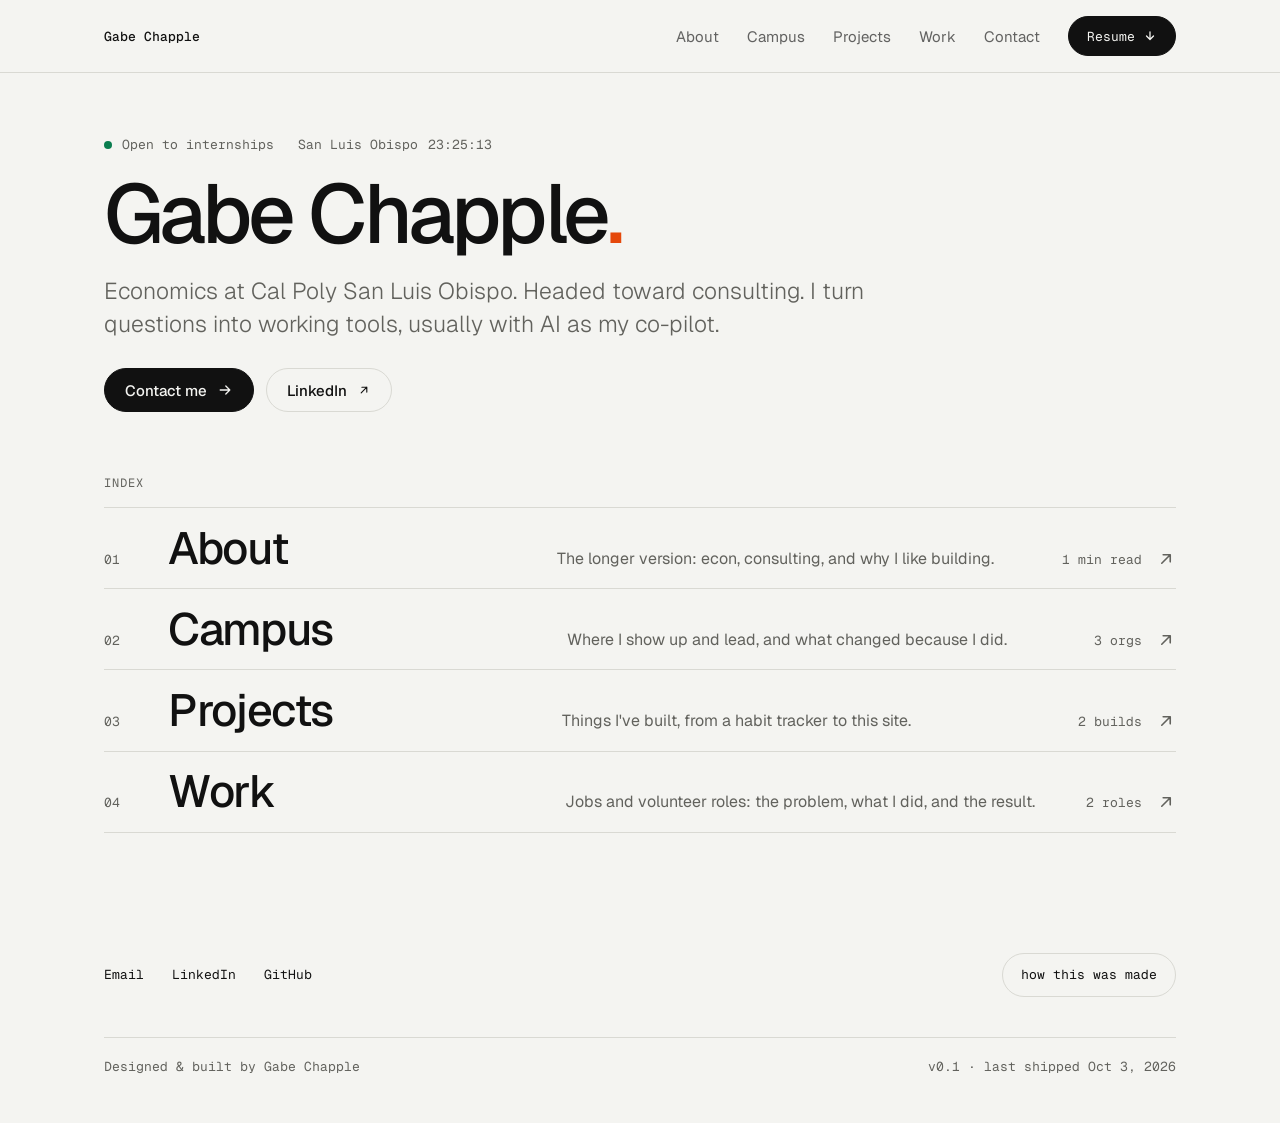
==== commit 7f923cc7: "Switch email to Cal Poly address and drop "vibe-coded" wording Replaces gabe.chapple@gmail.com with " ====
--- a/index.html
+++ b/index.html
@@ -84,7 +84,7 @@
   <footer id="contact" class="mono">
     <div class="footer-top">
       <div class="footer-links">
-        <a href="mailto:gabe.chapple@gmail.com">Email</a>
+        <a href="mailto:gchapple@calpoly.edu">Email</a>
         <a href="https://www.linkedin.com/in/gabechapple" target="_blank" rel="noopener">LinkedIn</a>
         <a href="https://github.com/gachow-07" target="_blank" rel="noopener">GitHub</a>
       </div>
@@ -101,7 +101,7 @@
       <div><span class="prompt">&gt;</span> <span class="text">redo the whole landing page and ui from this reference. no photo</span></div>
     </div>
     <div class="footer-bottom">
-      <span>Designed &amp; vibe-coded by Gabe Chapple</span>
+      <span>Designed &amp; built by Gabe Chapple</span>
       <span>v0.1 · last shipped Oct 3, 2026</span>
     </div>
   </footer>
